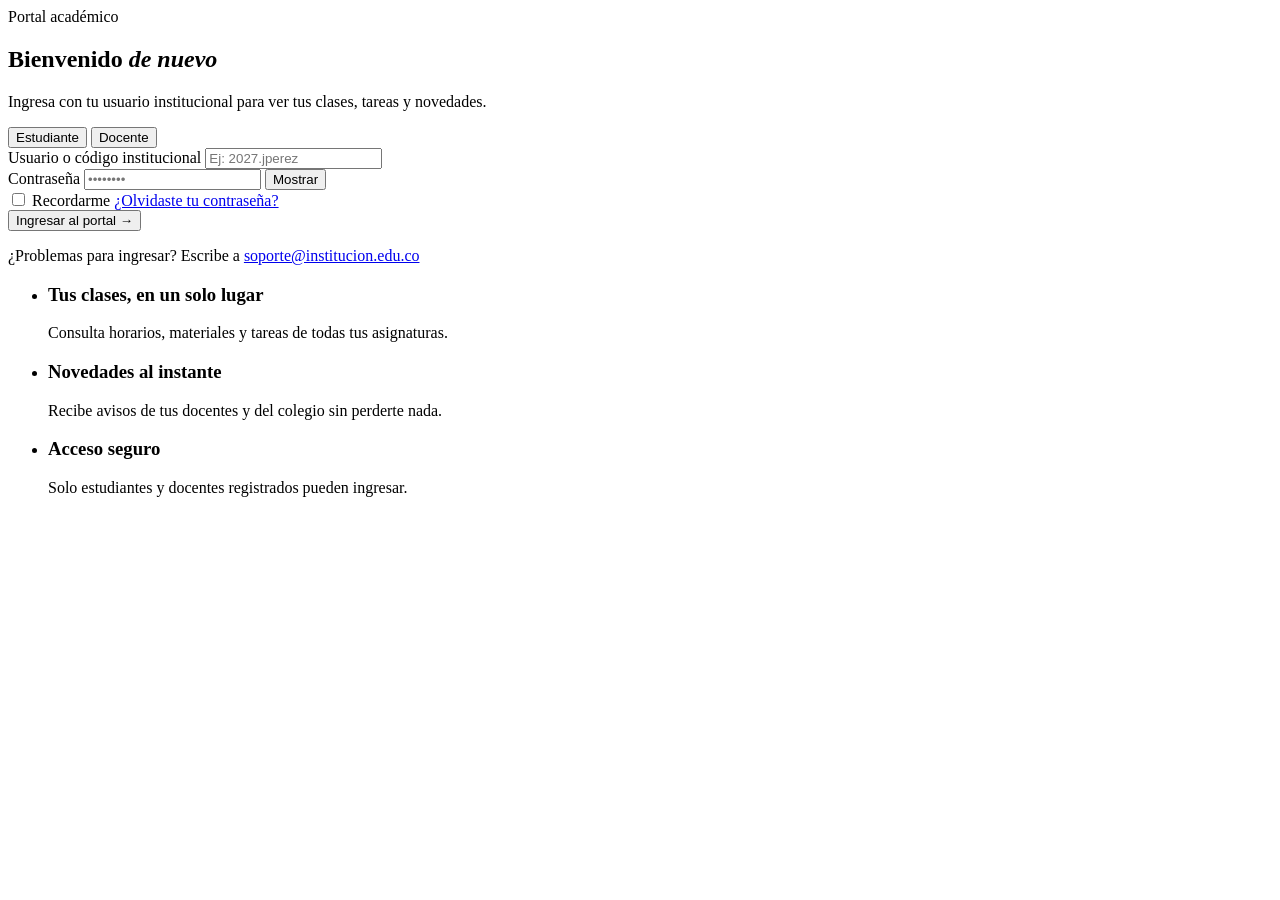
==== login.html @ dd273bf8 "Add files via upload" ====
<!DOCTYPE html>
<html lang="es">
<head>
  <meta charset="UTF-8">
  <meta name="viewport" content="width=device-width, initial-scale=1">
  <title>Portal académico | IE Ciudad de Tunja</title>
  <meta name="description" content="Acceso al portal académico para estudiantes y docentes de la Institución Educativa Ciudad de Tunja.">
  <script>document.documentElement.classList.add('js');setTimeout(function(){document.documentElement.classList.add('ready')},1800)</script>
  <link rel="icon" type="image/png" href="assets/logo.png">
  <link rel="preconnect" href="https://fonts.googleapis.com">
  <link rel="preconnect" href="https://fonts.gstatic.com" crossorigin>
  <link href="https://fonts.googleapis.com/css2?family=Fraunces:ital,opsz,wght@0,9..144,500;0,9..144,700;1,9..144,500&family=Figtree:wght@400;500;600;700&display=swap" rel="stylesheet">
  <link rel="stylesheet" href="css/main.css">
</head>
<body data-page="login" data-header="min" data-footer="min">
  <!-- La cabecera y el pie se insertan desde js/app.js -->

  <main id="contenido">
    <section class="band band--tall" id="band-login">
      <div class="wrap">
        <span class="eyebrow eyebrow--yellow">Portal académico</span>
        <h1>Bienvenido <em>de nuevo</em></h1>
        <p>Ingresa con tu usuario institucional para ver tus clases, tareas y novedades.</p>
      </div>
    </section>
    <section class="band band--tall" id="band-recover" hidden>
      <div class="wrap">
        <span class="eyebrow eyebrow--yellow">Recuperar acceso</span>
        <h1>¿Olvidaste tu <em>contraseña</em>?</h1>
        <p>Tranquilo, te ayudamos a recuperarla en un par de pasos.</p>
      </div>
    </section>

    <div class="wrap login">

      <!-- Vista: iniciar sesión -->
      <div class="login__card" id="view-login">
        <div class="tabs" role="tablist" aria-label="Selecciona tu rol">
          <button type="button" role="tab" data-role="estudiante" aria-selected="true">Estudiante</button>
          <button type="button" role="tab" data-role="docente" aria-selected="false">Docente</button>
        </div>
        <form id="form-login" novalidate>
          <div class="field">
            <label for="usuario">Usuario o código institucional</label>
            <input class="input" type="text" id="usuario" name="usuario" placeholder="Ej: 2027.jperez" autocomplete="username" required>
          </div>
          <div class="field field--pw">
            <label for="password">Contraseña</label>
            <input class="input" type="password" id="password" name="password" placeholder="••••••••" autocomplete="current-password" required>
            <button class="field__toggle" id="pw-toggle" type="button" aria-pressed="false">Mostrar</button>
          </div>
          <div class="form-row">
            <label class="check"><input type="checkbox" id="recordar" name="recordar"> Recordarme</label>
            <a class="link" href="#recuperar">¿Olvidaste tu contraseña?</a>
          </div>
          <p class="form-error" id="login-error" role="alert" hidden></p>
          <button class="btn btn--yellow btn--block" type="submit">Ingresar al portal →</button>
        </form>
        <p class="login__help">¿Problemas para ingresar? Escribe a <a href="mailto:soporte@institucion.edu.co">soporte@institucion.edu.co</a></p>
      </div>

      <!-- Vista: recuperar contraseña -->
      <div class="login__card" id="view-recover" hidden>
        <div id="paso-solicitar">
          <h2>Recupera tu contraseña</h2>
          <p>Ingresa tu usuario institucional o tu correo electrónico registrado. Te enviaremos un enlace para crear una nueva contraseña.</p>
          <form id="form-recuperar" novalidate>
            <div class="field">
              <label for="usuario-recuperar">Usuario o correo electrónico</label>
              <input class="input" type="text" id="usuario-recuperar" placeholder="Ej: 2027.jperez o jperez@institucion.edu.co" autocomplete="username" required>
            </div>
            <p class="form-error" id="recover-error" role="alert" hidden>Ingresa un usuario o correo válido.</p>
            <button class="btn btn--yellow btn--block" type="submit">Enviar enlace de recuperación →</button>
          </form>
        </div>
        <div id="paso-confirmacion" hidden>
          <h2>Revisa tu correo</h2>
          <p>Si el usuario <strong id="confirm-usuario" style="color:var(--navy)">—</strong> existe en nuestro sistema, en unos minutos recibirás un correo con las instrucciones para restablecer tu contraseña.</p>
          <p class="recover__note">El enlace será válido durante 30 minutos.</p>
          <a class="btn btn--blue btn--block" href="#acceso">Volver al inicio de sesión</a>
          <button class="btn btn--outline btn--block" id="btn-reenviar" type="button">No recibí el correo, reenviar</button>
        </div>
        <p class="login__help">¿Sigues sin poder ingresar? Escribe a <a href="mailto:soporte@institucion.edu.co">soporte@institucion.edu.co</a></p>
      </div>

      <ul class="perks" id="perks">
        <li><h3>Tus clases, en un solo lugar</h3><p>Consulta horarios, materiales y tareas de todas tus asignaturas.</p></li>
        <li><h3>Novedades al instante</h3><p>Recibe avisos de tus docentes y del colegio sin perderte nada.</p></li>
        <li><h3>Acceso seguro</h3><p>Solo estudiantes y docentes registrados pueden ingresar.</p></li>
      </ul>
    </div>
  </main>

  <script src="js/data.js"></script>
  <script src="js/app.js"></script>
</body>
</html>
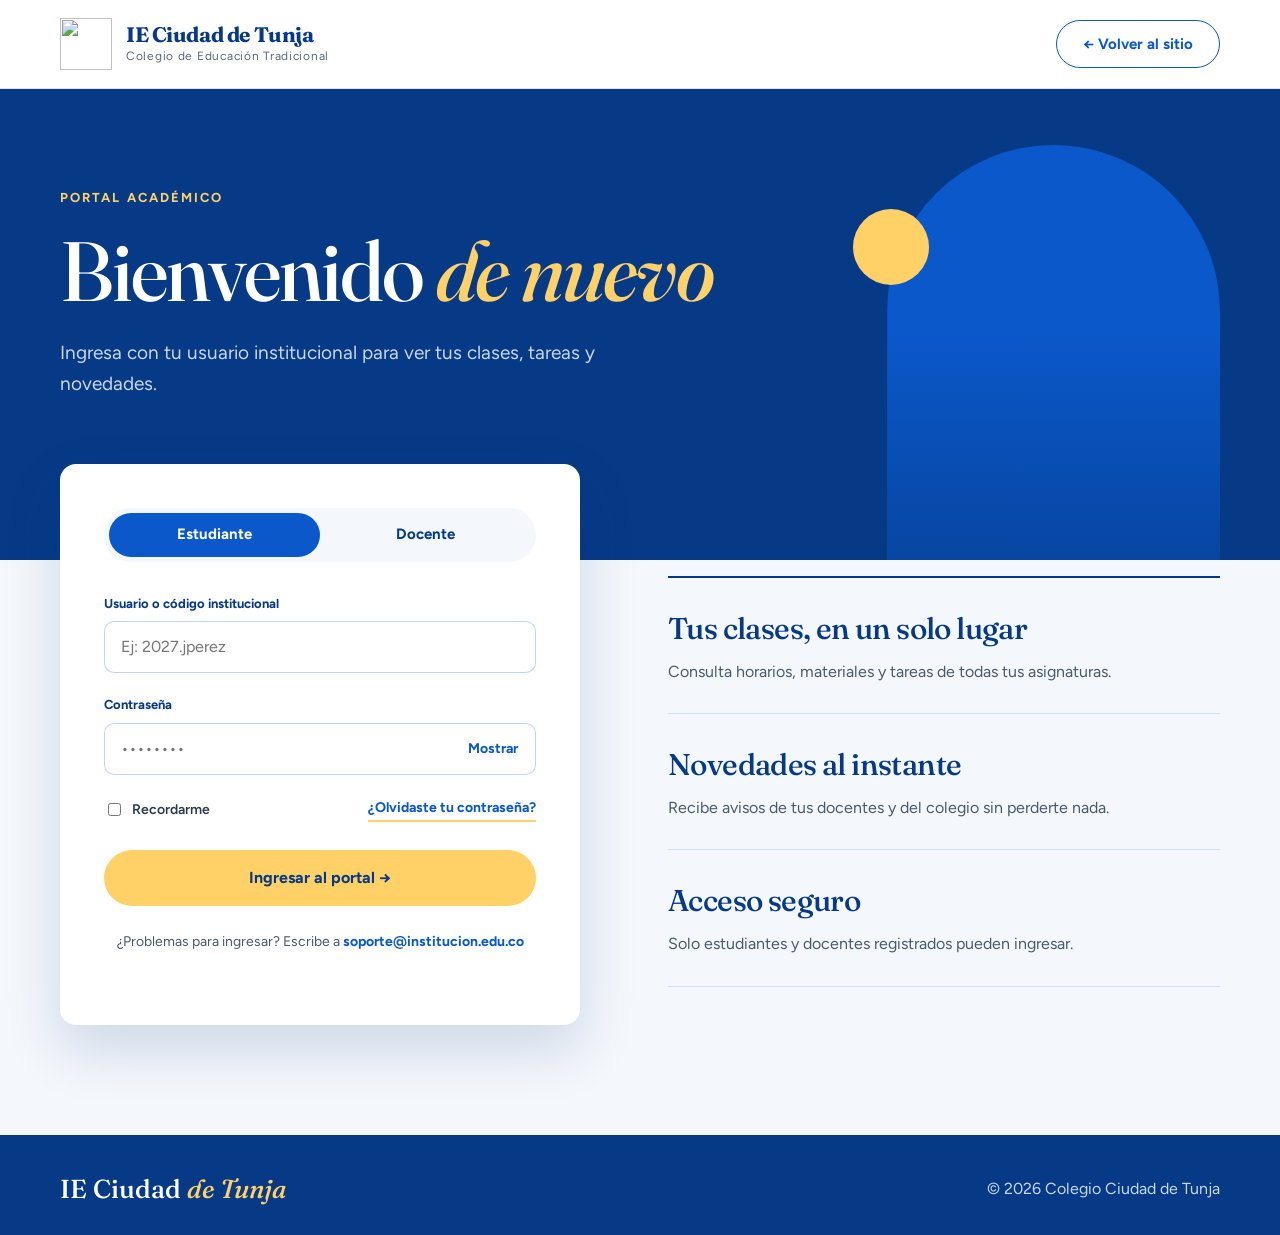
==== commit c5763f9a: "Add files via upload" ====
--- a/login.html
+++ b/login.html
@@ -16,14 +16,22 @@
   <!-- La cabecera y el pie se insertan desde js/app.js -->
 
   <main id="contenido">
-    <section class="band band--tall" id="band-login">
+    <section class="band band--tall band--art" id="band-login">
+      <div class="band__art" aria-hidden="true">
+        <div class="band__media"><img src="assets/img/about-students.jpg" alt=""></div>
+        <span class="band__dot"></span>
+      </div>
       <div class="wrap">
         <span class="eyebrow eyebrow--yellow">Portal académico</span>
         <h1>Bienvenido <em>de nuevo</em></h1>
         <p>Ingresa con tu usuario institucional para ver tus clases, tareas y novedades.</p>
       </div>
     </section>
-    <section class="band band--tall" id="band-recover" hidden>
+    <section class="band band--tall band--art" id="band-recover" hidden>
+      <div class="band__art" aria-hidden="true">
+        <div class="band__media"><img src="assets/img/about-students.jpg" alt=""></div>
+        <span class="band__dot"></span>
+      </div>
       <div class="wrap">
         <span class="eyebrow eyebrow--yellow">Recuperar acceso</span>
         <h1>¿Olvidaste tu <em>contraseña</em>?</h1>
--- a/css/main.css
+++ b/css/main.css
@@ -0,0 +1,529 @@
+/* =========================================================
+   IE CIUDAD DE TUNJA — main.css (único CSS del sitio público)
+   Índice
+   1 Tokens · 2 Base · 3 Layout y tipografía · 4 Botones
+   5 Cabecera · 6 Bandas de página · 7 Inicio · 8 Noticias
+   9 Calendario · 10 Login · 11 Pie · 12 Ventana (modal)
+   13 Responsive · 14 Animaciones · 15 Movimiento reducido
+   ========================================================= */
+
+/* 1 · TOKENS ------------------------------------------------ */
+:root {
+  --blue: #0A58CA;
+  --navy: #063A86;
+  --yellow: #FFD166;
+  --yellow-hover: #FFC033;
+  --bg: #F4F7FB;
+  --ink: #2B3A4A;
+  --body: #4A5A6A;
+  --muted: #5A6978;
+  --on-navy: #C9D8F0;
+  --on-blue: #DCE7F8;
+  --line: rgba(10, 88, 202, .15);
+  --line-soft: rgba(10, 88, 202, .12);
+  --serif: 'Fraunces', Georgia, 'Times New Roman', serif;
+  --sans: 'Figtree', system-ui, -apple-system, 'Segoe UI', Roboto, sans-serif;
+  --radius: 12px;
+  --wrap: 1240px;
+  --gutter: 40px;
+}
+
+/* 2 · BASE -------------------------------------------------- */
+*, *::before, *::after { box-sizing: border-box; }
+html { scroll-behavior: smooth; scroll-padding-top: 104px; }
+body { margin: 0; font-family: var(--sans); color: var(--ink); background: var(--bg); line-height: 1.5; -webkit-font-smoothing: antialiased; }
+img { max-width: 100%; display: block; }
+a { color: inherit; text-decoration: none; }
+h1, h2, h3, h4, p, ul, ol, figure, blockquote { margin: 0; }
+ul, ol { padding: 0; list-style: none; }
+button { font: inherit; cursor: pointer; }
+h1, h2, h3 { font-family: var(--serif); font-weight: 500; letter-spacing: -.02em; color: var(--navy); }
+[hidden] { display: none !important; }
+:focus-visible { outline: 3px solid var(--blue); outline-offset: 3px; }
+.topbar :focus-visible, .band :focus-visible, .hero :focus-visible, .section--blue :focus-visible,
+.footer :focus-visible, .card--navy:focus-visible { outline-color: var(--yellow); }
+.sr { position: absolute; width: 1px; height: 1px; overflow: hidden; clip: rect(0 0 0 0); white-space: nowrap; }
+.skip { position: absolute; left: -9999px; top: 8px; z-index: 300; padding: 10px 16px; border-radius: 8px; background: var(--yellow); color: var(--navy); font-weight: 700; }
+.skip:focus { left: 8px; }
+
+/* 3 · LAYOUT Y TIPOGRAFÍA ----------------------------------- */
+.wrap { max-width: var(--wrap); margin: 0 auto; padding: 0 var(--gutter); }
+.wrap--narrow { max-width: 1000px; }
+.section { padding: 120px 0; }
+.section--white { background: #fff; }
+.section--blue { background: var(--blue); color: #fff; }
+.section--blue h2 { color: #fff; }
+.section--page { padding: 88px 0 110px; }
+.eyebrow { font-size: 13px; font-weight: 700; letter-spacing: .16em; text-transform: uppercase; color: var(--blue); }
+.eyebrow--yellow { color: var(--yellow); }
+.h2 { font-size: clamp(2rem, 4.4vw, 3.5rem); line-height: 1.05; margin: 16px 0 24px; }
+.h2--md { font-size: clamp(1.8rem, 3.4vw, 2.75rem); line-height: 1.1; margin: 0 0 40px; }
+.lead { font-size: 18px; line-height: 1.7; color: var(--body); }
+.empty { padding: 22px 0; color: var(--muted); }
+.meta { font-size: 14px; font-weight: 600; color: var(--muted); }
+.dot { display: inline-block; width: 8px; height: 8px; border-radius: 50%; margin-right: 8px; background: var(--blue); }
+.dot--yellow { background: var(--yellow); }
+.rows { border-top: 1px solid var(--line); }
+.rows > * { padding: 16px 0; border-bottom: 1px solid var(--line); font-weight: 600; }
+.section-head { display: flex; justify-content: space-between; align-items: end; gap: 40px; margin-bottom: 56px; flex-wrap: wrap; }
+.section-head p { max-width: 380px; line-height: 1.65; color: var(--body); }
+.section-head .h2 { margin-bottom: 0; }
+
+/* 4 · BOTONES ----------------------------------------------- */
+.btn { position: relative; isolation: isolate; overflow: hidden; display: inline-flex; align-items: center; justify-content: center; gap: 10px; min-height: 48px; padding: 0 26px; border: 1.5px solid transparent; border-radius: 999px; background: none; font-weight: 700; font-size: 15px; line-height: 1; transition: background-color .2s, color .2s, border-color .2s, box-shadow .3s, translate .35s cubic-bezier(.2, .8, .2, 1); }
+.btn--yellow::before, .btn--blue::before { content: ""; position: absolute; inset: 0; z-index: -1; background: linear-gradient(110deg, transparent 30%, rgba(255, 255, 255, .5) 50%, transparent 70%); translate: -130% 0; transition: translate .7s cubic-bezier(.2, .8, .2, 1); }
+.btn--yellow:hover::before, .btn--blue:hover::before { translate: 130% 0; }
+.btn--yellow:hover { box-shadow: 0 14px 30px rgba(255, 192, 51, .4); }
+.btn--blue:hover { box-shadow: 0 14px 30px rgba(10, 88, 202, .35); }
+.btn--yellow { background: var(--yellow); color: var(--navy); }
+.btn--yellow:hover { background: var(--yellow-hover); }
+.btn--blue { background: var(--blue); color: #fff; }
+.btn--blue:hover { background: var(--navy); }
+.btn--outline { border-color: var(--blue); color: var(--blue); }
+.btn--outline:hover { background: var(--blue); color: #fff; }
+.btn--ghost { border-color: rgba(255, 255, 255, .4); color: #fff; }
+.btn--ghost:hover { background: rgba(255, 255, 255, .12); }
+.btn--block { width: 100%; }
+.btn[disabled] { opacity: .65; cursor: default; }
+.link { padding: 0 0 2px; border: 0; border-bottom: 2px solid var(--yellow); background: none; color: var(--blue); font-weight: 700; }
+.link:hover { color: var(--navy); }
+
+/* 5 · CABECERA ---------------------------------------------- */
+.topbar { background: var(--navy); color: var(--on-blue); font-size: 13px; }
+.topbar .wrap { display: flex; justify-content: space-between; align-items: center; flex-wrap: wrap; gap: 8px; min-height: 42px; }
+.topbar__group { display: flex; flex-wrap: wrap; gap: 28px; }
+.topbar__group--strong { gap: 24px; font-weight: 600; }
+.topbar a:hover { color: var(--yellow); }
+.nav { position: sticky; top: 0; z-index: 100; background: #fff; border-bottom: 1px solid var(--line); transition: box-shadow .3s; }
+.nav.is-scrolled { box-shadow: 0 10px 30px rgba(6, 58, 134, .1); }
+.nav .brand img { transition: scale .3s cubic-bezier(.2, .8, .2, 1); }
+.nav.is-scrolled .brand img { scale: .86; }
+.nav .wrap { display: flex; justify-content: space-between; align-items: center; gap: 24px; min-height: 88px; }
+.brand { display: flex; align-items: center; gap: 14px; }
+.brand img { width: 52px; height: 52px; object-fit: contain; }
+.brand__text { display: flex; flex-direction: column; }
+.brand__name { font-family: var(--serif); font-size: 21px; font-weight: 700; line-height: 1.1; letter-spacing: -.02em; color: var(--navy); }
+.brand__tag { font-size: 12px; letter-spacing: .06em; color: var(--muted); }
+.nav__menu { display: flex; align-items: center; gap: 30px; }
+.nav__item { position: relative; }
+.nav__link { position: relative; display: inline-block; padding: 12px 4px; font-weight: 600; font-size: 15px; }
+.nav__link::after { content: ""; position: absolute; left: 4px; right: 4px; bottom: 0; height: 2px; background: var(--yellow); transform: scaleX(0); transform-origin: right; transition: transform .4s cubic-bezier(.2, .8, .2, 1); }
+.nav__link:hover::after, .nav__link.is-active::after { transform: scaleX(1); transform-origin: left; }
+.nav__sub { position: absolute; top: 100%; left: -16px; min-width: 250px; padding: 8px 0; background: #fff; border: 1px solid var(--line); border-radius: var(--radius); box-shadow: 0 20px 40px rgba(6, 58, 134, .14); opacity: 0; visibility: hidden; transform: translateY(8px); transition: opacity .2s, transform .2s, visibility .2s; }
+.nav__item:hover .nav__sub, .nav__item:focus-within .nav__sub { opacity: 1; visibility: visible; transform: none; }
+.nav__sub a { display: block; padding: 11px 20px; font-weight: 600; font-size: 15px; transition: padding-left .25s cubic-bezier(.2, .8, .2, 1), background-color .2s, color .2s; }
+.nav__sub a:hover { padding-left: 28px; background: var(--bg); color: var(--blue); }
+.nav__portal { display: none; }
+.nav__toggle { display: none; align-items: center; justify-content: center; width: 48px; height: 48px; border: 0; background: none; color: var(--navy); }
+
+/* 6 · BANDAS DE PÁGINA (títulos de páginas internas) ---------- */
+.band { --art-w: clamp(240px, 26vw, 360px); position: relative; overflow: hidden; padding: 96px 0 88px; background: var(--navy); color: #fff; }
+.band .wrap { position: relative; z-index: 1; }
+.band--art .wrap { padding-right: calc(var(--gutter) + var(--art-w) + 32px); }
+.band__art { position: absolute; right: max(var(--gutter), calc((100% - var(--wrap)) / 2 + var(--gutter))); bottom: 0; width: var(--art-w); height: calc(100% - 56px); pointer-events: none; }
+.band__media { position: relative; width: 100%; height: 100%; overflow: hidden; border-radius: calc(var(--art-w) / 2) calc(var(--art-w) / 2) 0 0; background: var(--blue); }
+.band__media img { width: 100%; height: 100%; object-fit: cover; }
+.band__media::after { content: ""; position: absolute; inset: 0; background: linear-gradient(to top, rgba(6, 58, 134, .6), rgba(6, 58, 134, 0) 55%), rgba(10, 88, 202, .1); }
+.band__dot { position: absolute; left: -34px; top: 64px; width: 76px; height: 76px; border-radius: 50%; background: var(--yellow); }
+.band h1 { margin: 20px 0 24px; font-size: clamp(2.6rem, 7.2vw, 5.25rem); line-height: 1; color: #fff; }
+.band h1 em, .hero h1 em { color: var(--yellow); font-style: italic; }
+.band p { max-width: 620px; font-size: 19px; line-height: 1.65; color: var(--on-navy); }
+.band--tall { padding-bottom: 160px; }
+
+/* 7 · INICIO ------------------------------------------------ */
+.hero { position: relative; overflow: hidden; background: var(--navy); color: #fff; }
+.hero .wrap { display: grid; grid-template-columns: 1.15fr .85fr; gap: 64px; align-items: center; min-height: 640px; padding-top: 88px; }
+.hero__copy { padding-bottom: 88px; }
+.kicker { display: inline-flex; align-items: center; gap: 10px; font-size: 13px; font-weight: 700; letter-spacing: .16em; text-transform: uppercase; color: var(--yellow); }
+.kicker::before { content: ""; width: 28px; height: 2px; background: currentColor; transform-origin: left; transition: scale .9s .45s cubic-bezier(.2, .8, .2, 1); }
+.hero h1 { margin: 24px 0 28px; font-size: clamp(2.6rem, 6.4vw, 5.25rem); line-height: 1; color: #fff; }
+.hero__lead { max-width: 520px; margin-bottom: 40px; font-size: 19px; line-height: 1.65; color: var(--on-navy); }
+.hero__actions { display: flex; flex-wrap: wrap; gap: 16px; }
+.hero__media { position: relative; align-self: end; }
+.hero__arch { position: relative; height: 520px; overflow: hidden; border-radius: 260px 260px 0 0; background: var(--blue); }
+.hero__slide { position: absolute; inset: 0; width: 100%; height: 100%; object-fit: cover; opacity: 0; transition: opacity 1.2s ease; }
+.hero__slide.is-active { opacity: 1; }
+.hero__badge { position: absolute; left: -48px; bottom: 56px; width: 200px; padding: 22px 26px; border-radius: 20px; background: var(--yellow); color: var(--navy); box-shadow: 0 20px 40px rgba(0, 0, 0, .25); }
+.hero__badge strong { display: block; font-family: var(--serif); font-size: 52px; line-height: 1; font-weight: 700; }
+.hero__badge span { display: block; margin-top: 6px; font-size: 14px; font-weight: 700; }
+
+.strip { background: #fff; }
+.strip .wrap { display: grid; grid-template-columns: repeat(4, 1fr); }
+.strip__item { padding: 44px 28px; border-left: 1px solid var(--line-soft); }
+.strip__item:first-child { padding-left: 0; border-left: 0; }
+.strip__item:last-child { padding-right: 0; }
+.strip__item h3 { font-size: 44px; line-height: 1.1; font-weight: 700; color: var(--blue); }
+.strip__item p { margin-top: 10px; line-height: 1.6; color: var(--muted); }
+
+.split { display: grid; grid-template-columns: 1fr 1fr; gap: 96px; align-items: center; }
+.photo { position: relative; }
+.photo__frame { overflow: hidden; border-radius: 200px 12px 12px 12px; background: var(--blue); }
+.photo--flip .photo__frame { border-radius: 12px 200px 12px 12px; }
+.photo img { width: 100%; height: 540px; object-fit: cover; transition: scale 1s cubic-bezier(.2, .8, .2, 1); }
+.photo__dot { position: absolute; right: -28px; top: 40px; width: 120px; height: 120px; border-radius: 50%; background: var(--yellow); }
+.split .btn { margin-top: 32px; }
+
+.timeline__intro { max-width: 560px; margin-bottom: 56px; }
+.timeline__row { display: grid; grid-template-columns: 220px 1fr; gap: 48px; padding: 40px 0; border-top: 1px solid var(--line); }
+.timeline__row:first-child { border-top: 2px solid var(--navy); }
+.timeline__year { font-family: var(--serif); font-size: clamp(2.6rem, 6vw, 4.5rem); line-height: 1; font-weight: 700; color: var(--blue); }
+.timeline__row h3 { margin-bottom: 12px; font-size: 32px; }
+.timeline__row p { font-size: 17px; line-height: 1.7; color: var(--body); }
+.timeline__row--accent { margin: 0 calc(-1 * var(--gutter)); padding: 40px var(--gutter); border-top: 0; border-radius: var(--radius); background: var(--yellow); }
+.timeline__row--accent + .timeline__row { margin-top: 40px; }
+.timeline__row--accent .timeline__year { color: var(--navy); }
+.timeline__row--accent p { color: var(--ink); }
+
+.mv { display: grid; grid-template-columns: 1fr 1fr; gap: 96px; align-items: center; }
+.mv + .mv { margin-top: 120px; }
+.mv .photo img { height: 460px; }
+.mv p { margin-top: 16px; font-size: 17px; line-height: 1.75; color: var(--body); }
+.values { display: grid; grid-template-columns: repeat(4, 1fr); gap: 32px; margin-top: 56px; }
+.values li { transition: border-color .3s, translate .4s cubic-bezier(.2, .8, .2, 1); }
+.values li:hover { translate: 0 -6px; border-top-color: var(--yellow); }
+.values li { padding-top: 20px; border-top: 2px solid rgba(255, 255, 255, .35); font-family: var(--serif); font-size: clamp(1.7rem, 3vw, 2.5rem); font-weight: 500; }
+.values li:first-child { border-top-color: var(--yellow); }
+
+.levels { display: grid; grid-template-columns: repeat(3, 1fr); gap: 28px; }
+.level__img { overflow: hidden; border-radius: var(--radius); background: var(--blue); }
+.level img { width: 100%; height: 280px; object-fit: cover; transition: scale .9s cubic-bezier(.2, .8, .2, 1); }
+.level:hover img { scale: 1.07; }
+.level__n { margin: 24px 0 8px; font-family: var(--serif); font-size: 15px; font-weight: 700; color: var(--blue); }
+.level h3 { margin-bottom: 12px; font-size: 30px; }
+.level p { margin-bottom: 18px; line-height: 1.65; color: var(--body); }
+
+.steps { display: grid; grid-template-columns: repeat(4, 1fr); gap: 32px; }
+.step { padding-top: 24px; border-top: 2px solid rgba(255, 255, 255, .35); transition: border-color .3s; }
+.step:hover { border-top-color: var(--yellow); }
+.step:first-child { border-top-color: var(--yellow); }
+.step__n { font-family: var(--serif); font-size: 72px; line-height: 1; font-weight: 500; }
+.step:first-child .step__n { color: var(--yellow); }
+.step h3 { margin: 18px 0 10px; font-family: var(--sans); font-size: 20px; font-weight: 700; color: #fff; letter-spacing: 0; }
+.step p { line-height: 1.65; color: var(--on-blue); }
+.apply { margin-top: 64px; }
+.apply__panel { margin-top: 40px; overflow: hidden; border-top: 4px solid var(--yellow); border-radius: var(--radius); background: #fff; color: var(--ink); }
+.apply__panel iframe { display: block; width: 100%; height: 2000px; border: 0; }
+.apply__foot { display: flex; justify-content: space-between; flex-wrap: wrap; gap: 12px; padding: 20px 28px; border-top: 1px solid var(--line); font-size: 14px; color: var(--muted); }
+.apply__foot a { color: var(--blue); font-weight: 700; }
+
+.feed { display: grid; grid-template-columns: 1.6fr 1fr; gap: 72px; }
+.feed .btn { margin-top: 32px; }
+
+/* Tarjetas de noticias (inicio y página de noticias) */
+.card { display: block; overflow: hidden; border-radius: var(--radius); background: #fff; transition: box-shadow .35s; }
+.card:hover { box-shadow: 0 26px 50px rgba(6, 58, 134, .16); }
+.card + .card { margin-top: 24px; }
+.card img { width: 100%; object-fit: cover; background: var(--blue); transition: scale .9s cubic-bezier(.2, .8, .2, 1); }
+.card:hover img { scale: 1.07; }
+.card__body { padding: 32px; }
+.card__title { margin: 12px 0; font-size: 32px; line-height: 1.15; }
+.card__text { margin-bottom: 14px; line-height: 1.65; color: var(--body); }
+.card:hover .card__title { color: var(--blue); }
+.card--feature img { height: 300px; }
+.card--row { display: flex; justify-content: space-between; align-items: center; gap: 24px; padding: 28px 32px; }
+.card--row .card__title { margin: 8px 0 0; font-size: 26px; }
+.card--row .meta { white-space: nowrap; }
+.card--navy { background: var(--navy); color: #fff; }
+.card--navy img { height: 340px; }
+.card--navy .card__body { padding: 36px; }
+.card--navy .eyebrow { color: var(--yellow); }
+.card--navy .card__title { font-size: 40px; color: #fff; }
+.card--navy .card__text, .card--navy .meta { color: var(--on-navy); }
+.card--navy:hover .card__title { color: var(--yellow); }
+.card--grid { margin-top: 0; }
+.card--grid img { height: 200px; }
+.card--grid .card__body { padding: 24px; }
+.card--grid .card__title { margin: 10px 0; font-size: 24px; }
+
+/* Eventos (inicio y calendario) */
+.events { border-top: 2px solid var(--navy); }
+.event { display: flex; gap: 20px; padding: 22px 0; border-bottom: 1px solid var(--line); transition: padding-left .35s cubic-bezier(.2, .8, .2, 1); }
+.event:hover { padding-left: 14px; }
+.event__date { min-width: 64px; text-align: center; }
+.event__day { font-family: var(--serif); font-size: 40px; line-height: 1; font-weight: 700; color: var(--blue); }
+.event__month { font-size: 12px; font-weight: 700; letter-spacing: .12em; color: var(--muted); }
+.event__title { margin: 0 0 6px; font-family: var(--sans); font-size: 17px; font-weight: 700; letter-spacing: 0; }
+.event__meta { font-size: 14px; color: var(--muted); }
+
+/* 8 · NOTICIAS ---------------------------------------------- */
+.ticker { background: var(--yellow); color: var(--navy); font-size: 14px; font-weight: 600; }
+.ticker .wrap { display: flex; align-items: center; gap: 16px; min-height: 44px; }
+.ticker__label { flex: none; font-size: 13px; font-weight: 700; letter-spacing: .16em; text-transform: uppercase; }
+.ticker__view { flex: 1; overflow: hidden; white-space: nowrap; }
+.ticker__track { display: inline-block; padding-left: 100%; white-space: pre; animation: ticker 45s linear infinite; }
+.ticker__view:hover .ticker__track { animation-play-state: paused; }
+@keyframes ticker { to { transform: translateX(-100%); } }
+
+.news { display: grid; grid-template-columns: 1.7fr 1fr; gap: 72px; align-items: start; }
+.page-title { margin-bottom: 48px; font-size: clamp(2.6rem, 6vw, 4.5rem); line-height: 1; }
+.news__sub { margin: 64px 0 24px; font-size: 32px; }
+.recents { display: grid; grid-template-columns: 1fr 1fr; gap: 24px; }
+.pager { display: flex; flex-wrap: wrap; gap: 10px; margin-top: 40px; }
+.pager__num { width: 48px; height: 48px; padding: 0; border: 1.5px solid var(--blue); border-radius: 999px; background: #fff; color: var(--blue); font-weight: 700; }
+.pager__num:hover { background: var(--bg); }
+.pager__num.is-current { background: var(--blue); color: #fff; }
+.aside h2 { margin: 0 0 16px; font-size: 28px; }
+.aside h2:not(:first-child) { margin-top: 48px; }
+.aside__list { border-top: 2px solid var(--navy); font-weight: 600; }
+.aside__list > li > *, .aside__list > li { border-bottom: 1px solid var(--line); }
+.aside__list > li > * { border-bottom: 0; }
+.popular { display: flex; gap: 18px; padding: 18px 0; }
+.popular__n { font-family: var(--serif); font-size: 36px; line-height: 1; font-weight: 700; color: var(--blue); }
+.popular strong { display: block; color: var(--navy); }
+.popular span:last-child { display: block; margin-top: 4px; font-size: 13px; font-weight: 400; color: var(--muted); }
+.cats button { display: flex; justify-content: space-between; width: 100%; padding: 14px 0; border: 0; background: none; font-weight: 600; text-align: left; }
+.cats button span:last-child { color: var(--muted); }
+.cats button:hover, .cats button.is-current { color: var(--blue); }
+.cats button.is-current span:first-child { border-bottom: 2px solid var(--yellow); }
+.subscribe { margin-top: 48px; padding: 32px; border-radius: var(--radius); background: var(--blue); color: #fff; }
+.subscribe h2 { margin: 0 0 8px !important; font-size: 30px; color: #fff; }
+.subscribe p { margin-bottom: 20px; color: var(--on-blue); }
+.subscribe label { display: block; margin-bottom: 6px; font-size: 13px; font-weight: 700; }
+.subscribe .input { margin-bottom: 12px; border: 0; border-radius: 999px; padding: 0 20px; }
+.subscribe__msg { margin-top: 14px; font-size: 14px; color: var(--on-blue); }
+
+.article { max-width: 920px; }
+.article__back { display: inline-block; padding-bottom: 2px; border-bottom: 2px solid var(--yellow); font-weight: 700; color: var(--blue); }
+.article h1 { margin: 16px 0 32px; font-size: clamp(2.2rem, 5.4vw, 4.25rem); line-height: 1.04; }
+.article .eyebrow { display: block; margin-top: 40px; }
+.byline { display: flex; align-items: center; gap: 14px; padding: 20px 0; border-block: 1px solid var(--line); }
+.byline__avatar { display: flex; align-items: center; justify-content: center; width: 44px; height: 44px; border-radius: 50%; background: var(--blue); color: var(--yellow); font-family: var(--serif); font-weight: 700; }
+.byline__name { font-weight: 700; color: var(--navy); }
+.byline__date { font-size: 14px; color: var(--muted); }
+.article__img { max-width: 1100px; margin: 48px auto 0; }
+.article__img img { width: 100%; height: clamp(240px, 40vw, 480px); object-fit: cover; border-radius: var(--radius); background: var(--blue); }
+.prose { max-width: 720px; margin: 64px auto 100px; font-size: 18px; line-height: 1.8; color: var(--body); }
+.prose p { margin-bottom: 24px; }
+.prose .lead-paragraph { font-family: var(--serif); font-size: clamp(1.3rem, 2.4vw, 1.625rem); line-height: 1.5; color: var(--navy); margin-bottom: 28px; }
+.prose h2 { margin: 48px 0 20px; font-size: clamp(1.6rem, 3vw, 2.25rem); }
+.prose blockquote { margin: 40px 0; padding: 28px 32px; border-left: 5px solid var(--yellow); border-radius: 0 var(--radius) var(--radius) 0; background: rgba(10, 88, 202, .05); font-family: var(--serif); font-size: 24px; line-height: 1.4; color: var(--navy); }
+.prose blockquote strong { display: block; margin-top: 14px; font-family: var(--sans); font-size: 16px; color: var(--ink); }
+.related__grid { display: grid; grid-template-columns: 1fr 1fr; gap: 28px; margin-top: 40px; }
+.related__item img { width: 100%; height: 240px; object-fit: cover; border-radius: var(--radius); background: var(--blue); transition: filter .4s, translate .5s cubic-bezier(.2, .8, .2, 1); }
+.related__item:hover img { filter: brightness(1.06) saturate(1.1); translate: 0 -6px; }
+.related__item .eyebrow { display: block; margin-top: 20px; }
+.related__item h3 { margin: 8px 0; font-size: 28px; }
+.related__item:hover h3 { color: var(--blue); }
+
+/* 9 · CALENDARIO -------------------------------------------- */
+.cal { display: grid; grid-template-columns: 1.8fr 1fr; gap: 72px; align-items: start; }
+.cal__board { padding: 40px; border-radius: var(--radius); background: #fff; }
+.cal__head { display: flex; justify-content: space-between; align-items: center; gap: 12px; margin-bottom: 32px; }
+.cal__title { margin: 0; font-size: clamp(1.8rem, 3.4vw, 2.75rem); }
+.cal__nav { display: grid; place-items: center; flex: none; width: 48px; height: 48px; border: 1.5px solid var(--blue); border-radius: 50%; background: #fff; color: var(--blue); font-size: 20px; }
+.cal__nav:hover { background: var(--blue); color: #fff; }
+.cal__week { display: grid; grid-template-columns: repeat(7, 1fr); padding-bottom: 14px; border-bottom: 2px solid var(--navy); text-align: center; font-size: 13px; font-weight: 700; letter-spacing: .12em; text-transform: uppercase; color: var(--muted); }
+.cal__grid { display: grid; grid-template-columns: repeat(7, 1fr); }
+.cal__cell { display: flex; flex-direction: column; align-items: center; gap: 8px; min-height: 96px; padding: 10px 4px; border: 0; border-top: 1px solid var(--line); background: none; color: var(--ink); font-weight: 600; }
+button.cal__cell:hover, .cal__cell.is-selected { background: var(--bg); }
+.cal__num { display: grid; place-items: center; width: 34px; height: 34px; border-radius: 50%; font-size: 16px; }
+.cal__cell.is-today .cal__num { background: var(--blue); color: #fff; }
+.cal__dots { display: flex; gap: 4px; }
+.cal__dots .dot { margin: 0; }
+.legend { display: flex; flex-wrap: wrap; gap: 28px; margin-top: 28px; font-size: 14px; font-weight: 600; }
+.cal__side .btn { margin-top: 24px; }
+
+/* 10 · LOGIN Y RECUPERAR ------------------------------------ */
+.login { position: relative; z-index: 2; display: grid; grid-template-columns: 520px 1fr; gap: 88px; align-items: start; margin-top: -96px; padding-bottom: 110px; } /* z-index: la tarjeta debe pintarse por encima del banner que ahora es position:relative */
+.login--single { grid-template-columns: minmax(0, 560px); justify-content: center; }
+.login__card { padding: 44px; border-radius: 16px; background: #fff; box-shadow: 0 24px 56px rgba(6, 58, 134, .16); }
+.login__card h2 { margin: 0 0 14px; font-size: 36px; }
+.login__card > p { margin-bottom: 28px; line-height: 1.65; color: var(--body); }
+.tabs { position: relative; display: grid; grid-template-columns: 1fr 1fr; margin-bottom: 32px; padding: 5px; border-radius: 999px; background: var(--bg); }
+.tabs button { min-height: 44px; border: 0; border-radius: 999px; background: transparent; color: var(--navy); font-weight: 700; font-size: 15px; }
+.tabs button { position: relative; z-index: 1; transition: color .25s; }
+.tabs button[aria-selected="true"] { background: var(--blue); color: #fff; }
+@supports selector(:has(a)) {
+  .tabs::before { content: ""; position: absolute; top: 5px; bottom: 5px; left: 5px; width: calc(50% - 5px); border-radius: 999px; background: var(--blue); transition: translate .45s cubic-bezier(.34, 1.4, .5, 1); }
+  .tabs:has(button:nth-child(2)[aria-selected="true"])::before { translate: 100% 0; }
+  .tabs button[aria-selected="true"] { background: transparent; }
+}
+.field { position: relative; margin-bottom: 22px; }
+.field label { display: block; margin-bottom: 8px; font-size: 13px; font-weight: 700; color: var(--navy); }
+.input { width: 100%; min-height: 52px; padding: 0 16px; border: 1.5px solid rgba(10, 88, 202, .25); border-radius: 10px; background: #fff; color: var(--ink); font: inherit; font-size: 16px; }
+.input:focus { outline: none; border-color: var(--blue); box-shadow: 0 0 0 3px rgba(10, 88, 202, .18); }
+.field__toggle { position: absolute; right: 6px; bottom: 6px; height: 40px; padding: 0 12px; border: 0; border-radius: 8px; background: none; color: var(--blue); font-size: 14px; font-weight: 700; }
+.field--pw .input { padding-right: 96px; }
+.form-row { display: flex; justify-content: space-between; align-items: center; flex-wrap: wrap; gap: 12px; margin-bottom: 28px; font-size: 14px; }
+.check { display: flex; align-items: center; gap: 8px; font-weight: 600; }
+.form-error { margin-bottom: 16px; font-size: 14px; font-weight: 600; color: #B42318; }
+.login__card .btn--block { min-height: 56px; font-size: 16px; }
+.login__card .btn--block + .btn--block { margin-top: 12px; }
+.login__help { margin-top: 24px; text-align: center; font-size: 14px; color: var(--muted); }
+.login__help a { color: var(--blue); font-weight: 700; }
+.recover__note { margin-bottom: 28px; font-size: 14px; font-weight: 600; color: var(--muted); }
+.perks { padding-top: 112px; }
+.perks li { padding: 28px 0; border-bottom: 1px solid var(--line); }
+.perks li:first-child { border-top: 2px solid var(--navy); }
+.perks h3 { margin-bottom: 8px; font-size: 30px; }
+.perks p { line-height: 1.65; color: var(--body); }
+
+/* 11 · PIE -------------------------------------------------- */
+.footer { padding: 80px 0 40px; background: var(--navy); color: var(--on-navy); }
+.footer__grid { display: grid; grid-template-columns: 1.4fr 1fr 1fr; gap: 64px; padding-bottom: 56px; border-bottom: 1px solid rgba(255, 255, 255, .18); }
+.footer__brand { font-family: var(--serif); font-size: 34px; font-weight: 500; line-height: 1.1; color: #fff; }
+.footer__brand em { color: var(--yellow); }
+.footer__about { max-width: 360px; margin-top: 20px; line-height: 1.7; }
+.footer h2 { margin-bottom: 18px; font-family: var(--sans); font-size: 13px; font-weight: 700; letter-spacing: .16em; text-transform: uppercase; color: var(--yellow); }
+.footer__links { display: grid; gap: 12px; }
+.footer a { background: linear-gradient(currentColor, currentColor) 0 100% / 0 1px no-repeat; transition: background-size .35s cubic-bezier(.2, .8, .2, 1), color .2s; }
+.footer a:hover { color: #fff; background-size: 100% 1px; }
+.footer__legal { display: flex; justify-content: space-between; flex-wrap: wrap; gap: 12px 28px; padding-top: 28px; font-size: 13px; }
+.footer__legal nav { display: flex; flex-wrap: wrap; gap: 8px 20px; }
+.footer--min { padding: 40px 0 32px; }
+.footer--min .wrap { display: flex; justify-content: space-between; align-items: center; flex-wrap: wrap; gap: 20px; }
+.footer--min .footer__brand { font-size: 26px; }
+
+/* 12 · VENTANA (plan de estudios) --------------------------- */
+.modal { width: min(560px, 92vw); max-height: 90vh; padding: 0; overflow: auto; border: 0; border-radius: var(--radius); color: var(--ink); }
+.modal::backdrop { background: rgba(6, 58, 134, .72); backdrop-filter: blur(4px); }
+.modal[open] { animation: modal-in .25s ease-out; }
+@keyframes modal-in { from { opacity: 0; transform: translateY(16px) scale(.98); } }
+.modal__head { padding: 40px 36px 32px; background: var(--navy); color: #fff; }
+.modal__head h2 { margin: 10px 0 6px; font-size: 34px; color: #fff; }
+.modal__head p { color: var(--on-navy); }
+.modal__close { position: absolute; top: 10px; right: 14px; width: 44px; height: 44px; border: 0; background: none; color: #fff; font-size: 30px; line-height: 1; }
+.modal__body { padding: 28px 36px 36px; }
+.modal__body ul { border-top: 1px solid var(--line); }
+.modal__body li { padding: 16px 0; border-bottom: 1px solid var(--line); font-weight: 600; }
+.modal__note { margin-top: 20px; font-size: 14px; color: var(--muted); }
+
+/* 13 · RESPONSIVE ------------------------------------------- */
+@media (max-width: 1024px) {
+  :root { --gutter: 28px; }
+  .section { padding: 96px 0; }
+  .nav__toggle { display: inline-flex; }
+  .nav__portal { display: block; }
+  .topbar__group--strong { display: none; }
+  .nav__menu { display: none; position: absolute; top: 100%; left: 0; right: 0; flex-direction: column; align-items: stretch; gap: 0; padding: 8px var(--gutter) 24px; background: #fff; border-bottom: 1px solid var(--line); box-shadow: 0 20px 30px rgba(6, 58, 134, .12); }
+  .nav.is-open .nav__menu { display: flex; }
+  .nav__link { display: block; padding: 14px 0; border-bottom: 1px solid var(--line); }
+  .nav__link::after { display: none; }
+  .nav__link.is-active { color: var(--blue); }
+  .nav__sub { position: static; min-width: 0; padding: 0 0 0 16px; border: 0; box-shadow: none; opacity: 1; visibility: visible; transform: none; }
+  .nav__menu .btn { margin-top: 16px; }
+  .hero .wrap, .split, .mv, .feed, .news, .cal, .login { grid-template-columns: 1fr; gap: 48px; }
+  .hero__copy { padding-bottom: 0; }
+  .hero__arch { height: 400px; }
+  .hero__badge { left: 16px; bottom: 32px; }
+  .photo img { height: 420px; }
+  .mv + .mv { margin-top: 72px; }
+  .mv .photo img { height: 360px; }
+  .photo__dot { right: 12px; }
+  .strip .wrap { grid-template-columns: 1fr 1fr; }
+  .strip__item, .strip__item:first-child, .strip__item:last-child { padding: 32px 20px; border-left: 0; border-bottom: 1px solid var(--line-soft); }
+  .levels { grid-template-columns: 1fr 1fr; }
+  .steps, .values { grid-template-columns: 1fr 1fr; }
+  .login { margin-top: -64px; }
+  .perks { padding-top: 0; }
+  .footer__grid { grid-template-columns: 1fr 1fr; gap: 48px; }
+  .footer__grid > :first-child { grid-column: 1 / -1; }
+}
+@media (max-width: 900px) {
+  .band--art .wrap { padding-right: var(--gutter); }
+  .band__art { inset: 0; width: auto; height: auto; }
+  .band__media { border-radius: 0; opacity: .2; }
+  .band__media::after, .band__dot { display: none; }
+}
+@media (max-width: 640px) {
+  :root { --gutter: 20px; }
+  .section { padding: 72px 0; }
+  .band { padding: 64px 0; }
+  .band--tall { padding-bottom: 120px; }
+  .brand__tag { display: none; }
+  .brand__name { font-size: 18px; }
+  .hero .wrap { padding-top: 56px; }
+  .hero__arch { height: 320px; border-radius: 160px 160px 0 0; }
+  .hero__badge { width: 170px; padding: 16px 20px; }
+  .hero__badge strong { font-size: 40px; }
+  .strip .wrap, .levels, .steps, .values, .recents, .related__grid { grid-template-columns: 1fr; }
+  .strip__item, .strip__item:first-child, .strip__item:last-child { padding-left: 0; padding-right: 0; }
+  .photo img { height: 320px; }
+  .photo__frame { border-radius: 120px 12px 12px 12px; }
+  .photo--flip .photo__frame { border-radius: 12px 120px 12px 12px; }
+  .timeline__row { grid-template-columns: 1fr; gap: 12px; padding: 32px 0; }
+  .card--row { flex-direction: column; align-items: flex-start; gap: 8px; }
+  .card--navy .card__title { font-size: 30px; }
+  .card__title { font-size: 26px; }
+  .cal__board { padding: 20px 12px; }
+  .cal__cell { min-height: 60px; padding: 6px 0; }
+  .cal__num { width: 30px; height: 30px; font-size: 14px; }
+  .login__card { padding: 28px 22px; }
+  .footer__grid { grid-template-columns: 1fr; }
+  .footer { padding-top: 64px; }
+  .apply__panel iframe { height: 1600px; }
+  .prose { font-size: 17px; margin: 48px auto 72px; }
+}
+
+/* 14 · ANIMACIONES ------------------------------------------
+   Las entradas ocultas solo existen con la clase .motion (la pone
+   app.js si el visitante no pidió movimiento reducido). Sin JS o con
+   movimiento reducido, todo se ve normal. */
+@media (prefers-reduced-motion: no-preference) {
+  @view-transition { navigation: auto; }
+  ::view-transition-old(root) { animation: .22s ease-in both vt-out; }
+  ::view-transition-new(root) { animation: .5s cubic-bezier(.2, .8, .2, 1) both vt-in; }
+  .js:not(.ready) main { visibility: hidden; }
+}
+@keyframes vt-out { to { opacity: 0; transform: translateY(-10px); } }
+@keyframes vt-in { from { opacity: 0; transform: translateY(16px); } }
+
+/* Entrada al hacer scroll */
+.motion .rv { transition: opacity .9s cubic-bezier(.2, .8, .2, 1), translate .9s cubic-bezier(.2, .8, .2, 1), scale .9s cubic-bezier(.2, .8, .2, 1), clip-path 1.2s cubic-bezier(.2, .8, .2, 1); }
+.motion .rv:not(.seen) { opacity: 0; translate: 0 38px; }
+.motion .rv[data-rv="scale"]:not(.seen) { translate: 0 26px; scale: .94; }
+.motion .rv[data-rv="mask"]:not(.seen) { opacity: 1; translate: none; clip-path: inset(0 0 100% 0); }
+.motion .rv[data-rv="arch"]:not(.seen) { opacity: 1; translate: none; clip-path: inset(100% 0 0 0); }
+.motion .rv[data-rv="mask"].seen, .motion .rv[data-rv="arch"].seen { clip-path: inset(0 0 0 0); }
+.motion .rv[data-rv="pop"]:not(.seen) { translate: none; scale: .4; }
+.motion .rv[data-rv="pop"] { transition-timing-function: cubic-bezier(.34, 1.56, .64, 1); }
+
+/* Títulos: cada palabra sube desde una máscara */
+.sw { display: inline-block; overflow: hidden; vertical-align: top; padding: 0 .08em .14em; margin: 0 -.08em -.14em; }
+.sw > span { display: inline-block; transition: translate 1s cubic-bezier(.2, .8, .2, 1); transition-delay: calc(var(--i, 0) * 65ms + var(--base, 0ms)); }
+.is-split:not(.seen) .sw > span { translate: 0 118%; }
+.motion .kicker:not(.seen)::before { scale: 0 1; }
+
+/* Parallax y fotos */
+.motion [data-speed], .motion .hero__media, .motion .hero__copy { will-change: translate; }
+.motion .photo__frame img { scale: 1.16; }
+.motion .photo:hover img { scale: 1.23; }
+.motion .band__media img { scale: 1.2; }
+.wl { opacity: .22; transition: opacity .4s; }
+.wl.lit { opacity: 1; }
+.progress { position: fixed; top: 0; left: 0; right: 0; z-index: 200; height: 3px; background: linear-gradient(90deg, var(--yellow), var(--blue)); transform-origin: left; transform: scaleX(var(--p, 0)); pointer-events: none; }
+
+/* Cursor (solo ratón): un halo muy tenue */
+.cursor-glow { position: fixed; left: 0; top: 0; z-index: 90; width: 520px; height: 520px; margin: -260px 0 0 -260px; border-radius: 50%; pointer-events: none; opacity: 0; transition: opacity .6s; background: radial-gradient(circle, rgba(255, 209, 102, .07), rgba(10, 88, 202, .025) 45%, transparent 70%); }
+.cursor-glow.on { opacity: 1; }
+
+/* Inclinación 3D y foco de luz bajo el cursor */
+.motion-fine :is(.card, .strip__item, .event) { position: relative; }
+.motion-fine :is(.card, .strip__item, .event)::after { content: ""; position: absolute; inset: 0; border-radius: inherit; pointer-events: none; opacity: 0; transition: opacity .35s; background: radial-gradient(380px circle at var(--mx, 50%) var(--my, 50%), rgba(255, 209, 102, .24), transparent 55%); }
+.motion-fine :is(.card, .strip__item, .event):hover::after { opacity: 1; }
+.motion-fine :is(.card--feature, .card--navy, .card--grid, .level) { transform: perspective(1000px) rotateX(var(--rx, 0deg)) rotateY(var(--ry, 0deg)); transition: transform .45s cubic-bezier(.2, .8, .2, 1), box-shadow .35s; }
+.motion-fine :is(.card--feature, .card--navy, .card--grid, .level):hover { transition: transform .12s linear, box-shadow .35s; }
+
+/* Movimiento propio de cada módulo */
+@media (prefers-reduced-motion: no-preference) {
+  @keyframes kenburns { from { scale: 1.14; } to { scale: 1; } }
+  .hero__slide.is-active { animation: kenburns 9s ease-out both; }
+  @keyframes float { 50% { translate: 0 -12px; } }
+  .hero__badge { animation: float 6s ease-in-out infinite; }
+  .photo__dot, .band__dot { animation: float 7s ease-in-out -2s infinite; }
+  @keyframes rise { from { opacity: 0; translate: 0 14px; } }
+  @keyframes cell-in { from { opacity: 0; scale: .55; } }
+  .cal__grid.anim .cal__cell { animation: cell-in .55s cubic-bezier(.34, 1.56, .64, 1) both; animation-delay: calc(var(--i, 0) * 14ms); }
+  .events.fresh .event { animation: rise .6s cubic-bezier(.2, .8, .2, 1) both; animation-delay: calc(var(--i, 0) * 80ms); }
+  .cal__title.tick { animation: rise .5s cubic-bezier(.2, .8, .2, 1); }
+  @keyframes shake { 20%, 60% { translate: -6px 0; } 40%, 80% { translate: 6px 0; } }
+  .form-error { animation: shake .45s; }
+}
+
+/* 15 · MOVIMIENTO REDUCIDO ---------------------------------- */
+@media (prefers-reduced-motion: reduce) {
+  html { scroll-behavior: auto; }
+  *, *::before, *::after { animation-duration: .01ms !important; animation-iteration-count: 1 !important; transition-duration: .01ms !important; }
+  .ticker__view { overflow: auto; }
+  .ticker__track { padding-left: 0; animation: none; }
+}
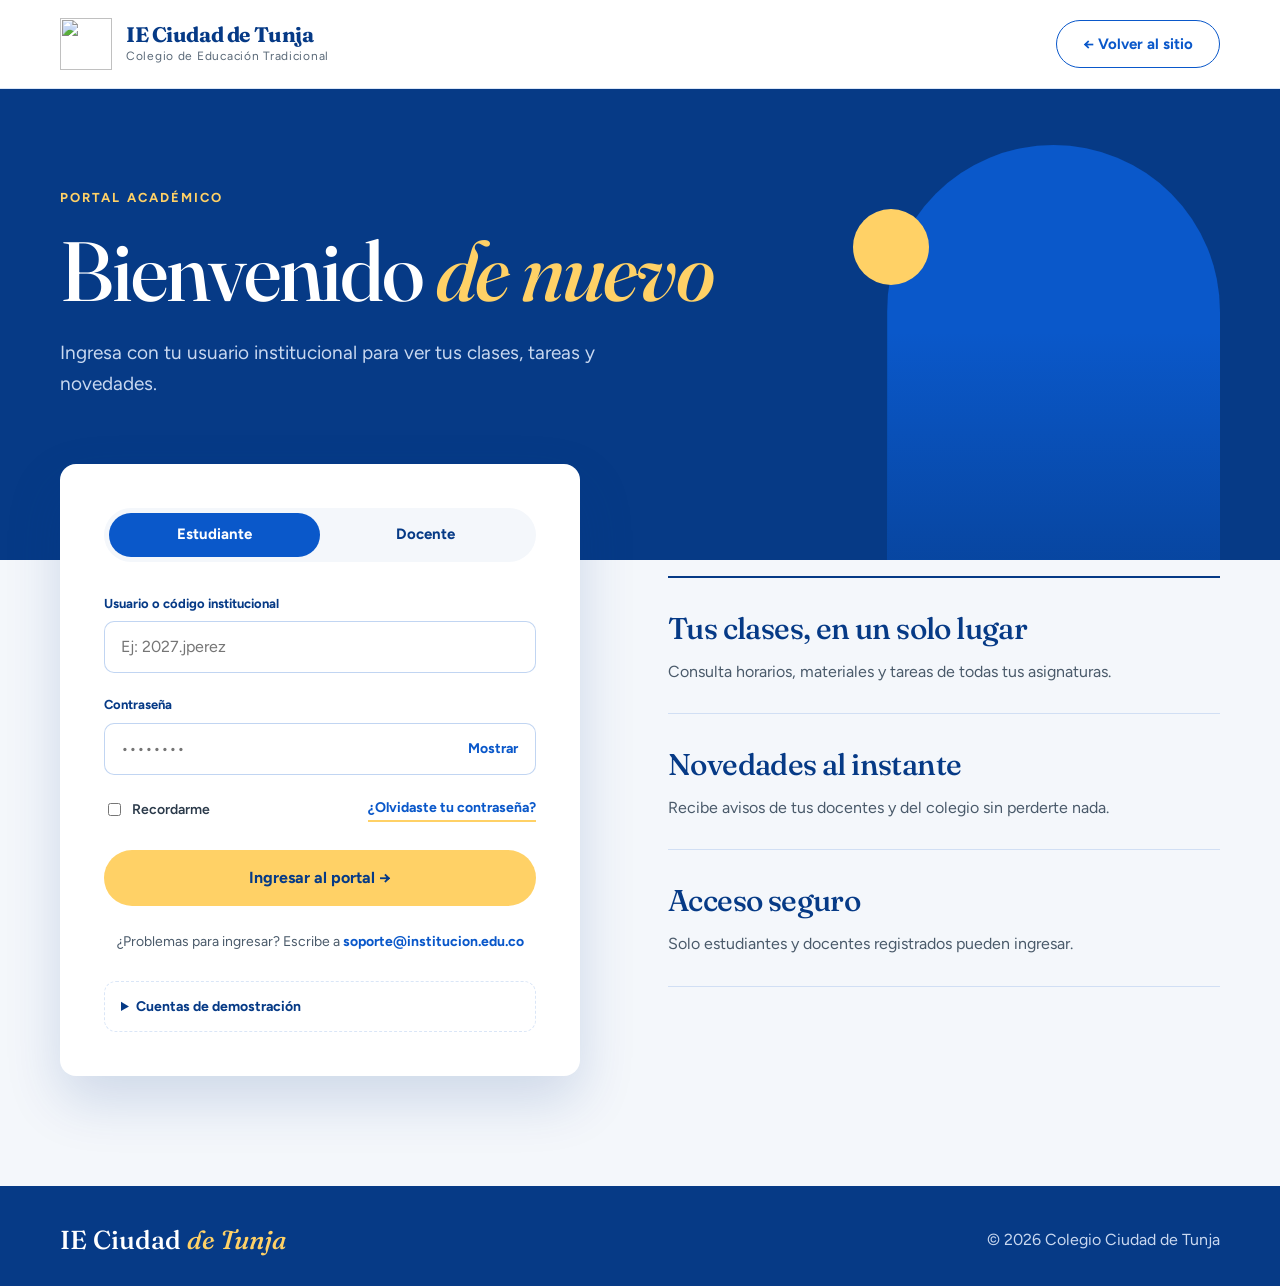
==== commit a8b63d72: "Add files via upload" ====
--- a/login.html
+++ b/login.html
@@ -43,6 +43,10 @@
 
       <!-- Vista: iniciar sesión -->
       <div class="login__card" id="view-login">
+        <div class="login-active" id="sesion-activa" hidden>
+          <div><span class="login-active__label">Sesión activa</span><b id="sesion-nombre"></b><span id="sesion-rol"></span></div>
+          <div class="login-active__actions"><a class="btn btn--blue" id="sesion-ir" href="plataforma.html">Continuar</a><button class="link" type="button" id="sesion-salir">Cambiar de cuenta</button></div>
+        </div>
         <div class="tabs" role="tablist" aria-label="Selecciona tu rol">
           <button type="button" role="tab" data-role="estudiante" aria-selected="true">Estudiante</button>
           <button type="button" role="tab" data-role="docente" aria-selected="false">Docente</button>
@@ -65,6 +69,11 @@
           <button class="btn btn--yellow btn--block" type="submit">Ingresar al portal →</button>
         </form>
         <p class="login__help">¿Problemas para ingresar? Escribe a <a href="mailto:soporte@institucion.edu.co">soporte@institucion.edu.co</a></p>
+        <details class="demo-box" id="demo-cuentas" hidden>
+          <summary>Cuentas de demostración</summary>
+          <p>Datos ficticios. En esta demostración no se valida la contraseña: escribe cualquiera.</p>
+          <div class="demo-list"></div>
+        </details>
       </div>
 
       <!-- Vista: recuperar contraseña -->
@@ -99,6 +108,7 @@
     </div>
   </main>
 
+  <script src="js/demo-usuarios.js"></script>
   <script src="js/data.js"></script>
   <script src="js/app.js"></script>
 </body>
--- a/css/main.css
+++ b/css/main.css
@@ -357,6 +357,24 @@
 .perks li:first-child { border-top: 2px solid var(--navy); }
 .perks h3 { margin-bottom: 8px; font-size: 30px; }
 .perks p { line-height: 1.65; color: var(--body); }
+
+/* Login: sesión activa y cuentas de demostración */
+.login-active { display: flex; justify-content: space-between; align-items: center; flex-wrap: wrap; gap: 14px; margin-bottom: 26px; padding: 16px 18px; border-radius: var(--radius); background: var(--bg); border-left: 4px solid var(--yellow); }
+.login-active > div:first-child { display: grid; gap: 2px; }
+.login-active__label { font-size: 12px; font-weight: 700; letter-spacing: .12em; text-transform: uppercase; color: var(--muted); }
+.login-active b { color: var(--navy); }
+.login-active span:last-child { font-size: 14px; color: var(--body); }
+.login-active__actions { display: flex; align-items: center; gap: 14px; flex-wrap: wrap; }
+.login-active .btn { min-height: 42px; padding: 0 20px; }
+.demo-box { margin-top: 22px; padding: 14px 16px; border: 1.5px dashed var(--line); border-radius: var(--radius); font-size: 14px; }
+.demo-box summary { cursor: pointer; font-weight: 700; color: var(--navy); }
+.demo-box p { margin: 10px 0 12px; color: var(--muted); line-height: 1.5; }
+.demo-list { display: grid; gap: 8px; }
+.demo-item { display: grid; grid-template-columns: 1fr auto; gap: 2px 12px; width: 100%; padding: 10px 12px; border: 1px solid var(--line); border-radius: 10px; background: #fff; text-align: left; transition: border-color .2s, background-color .2s; }
+.demo-item:hover { border-color: var(--blue); background: var(--bg); }
+.demo-item b { color: var(--navy); }
+.demo-item span { grid-column: 1; font-size: 13px; color: var(--muted); }
+.demo-item code { grid-column: 2; grid-row: 1 / span 2; align-self: center; font-size: 12px; color: var(--blue); }
 
 /* 11 · PIE -------------------------------------------------- */
 .footer { padding: 80px 0 40px; background: var(--navy); color: var(--on-navy); }
